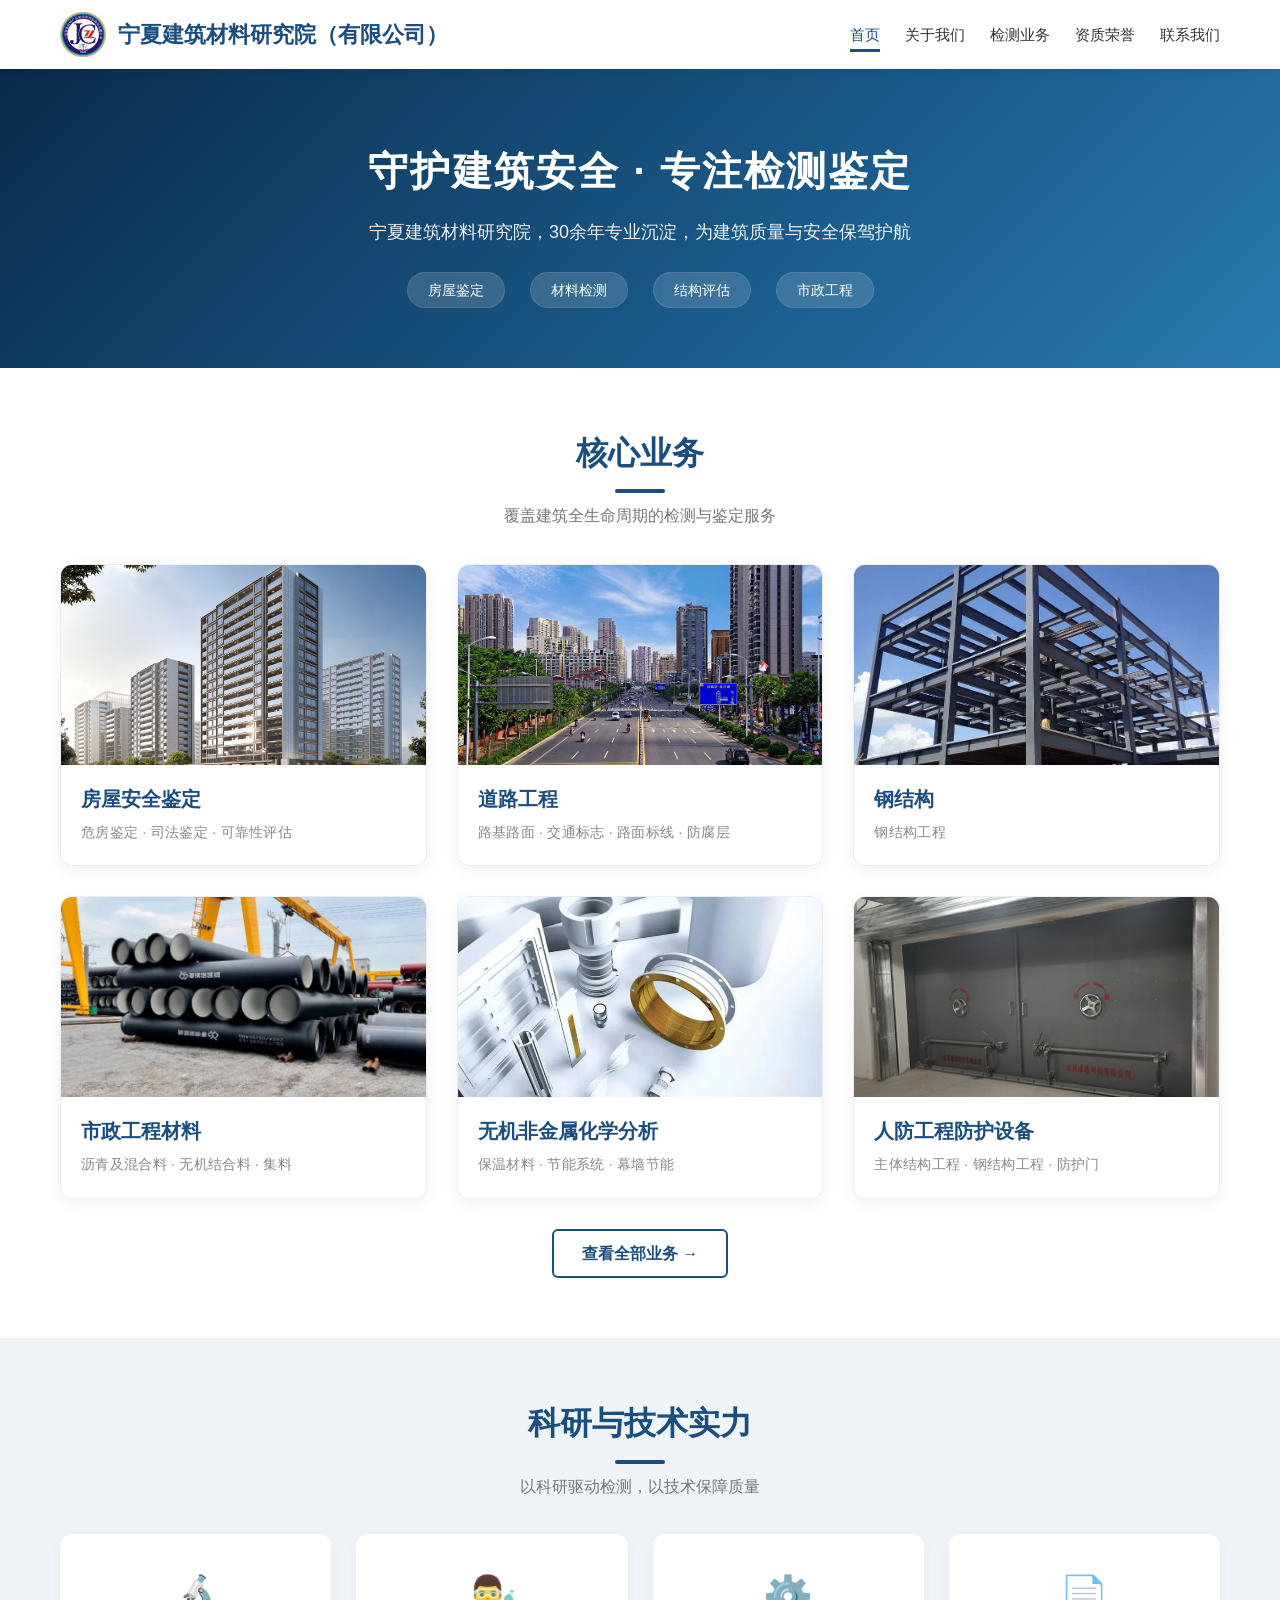
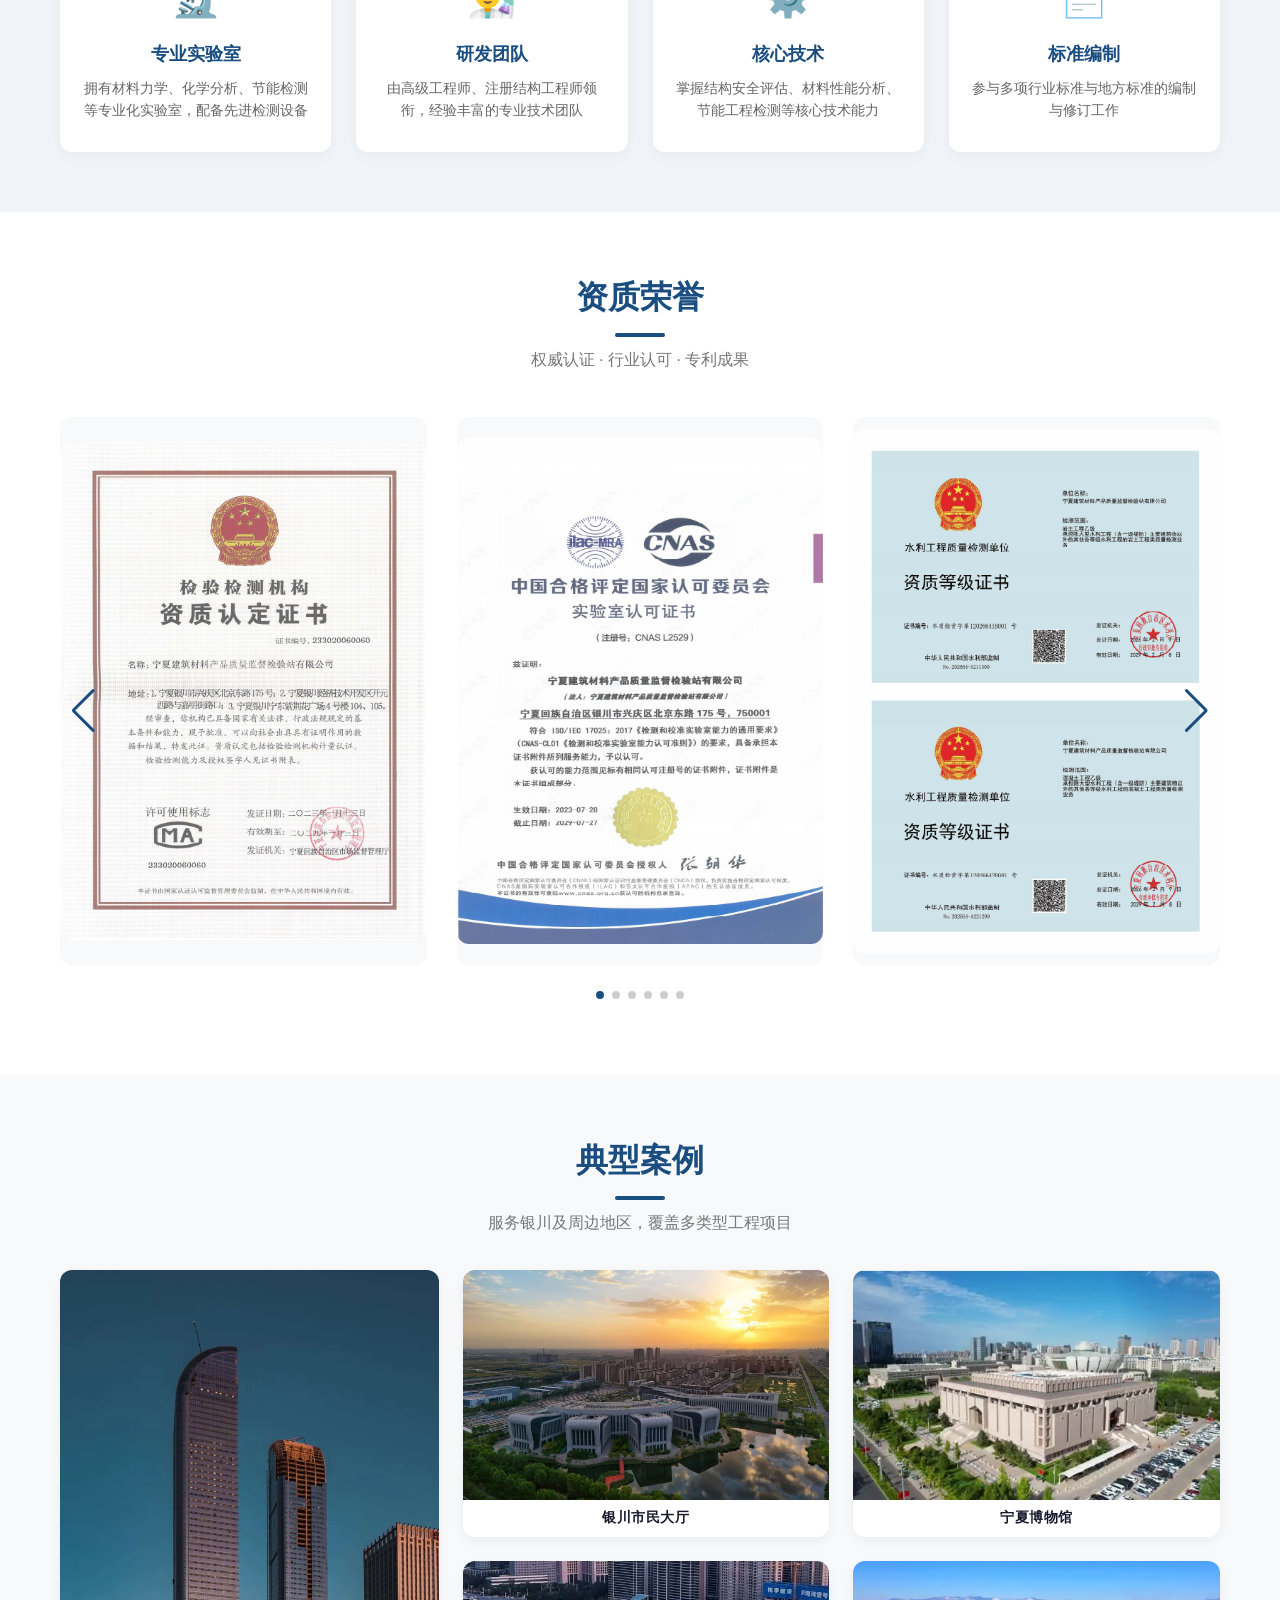
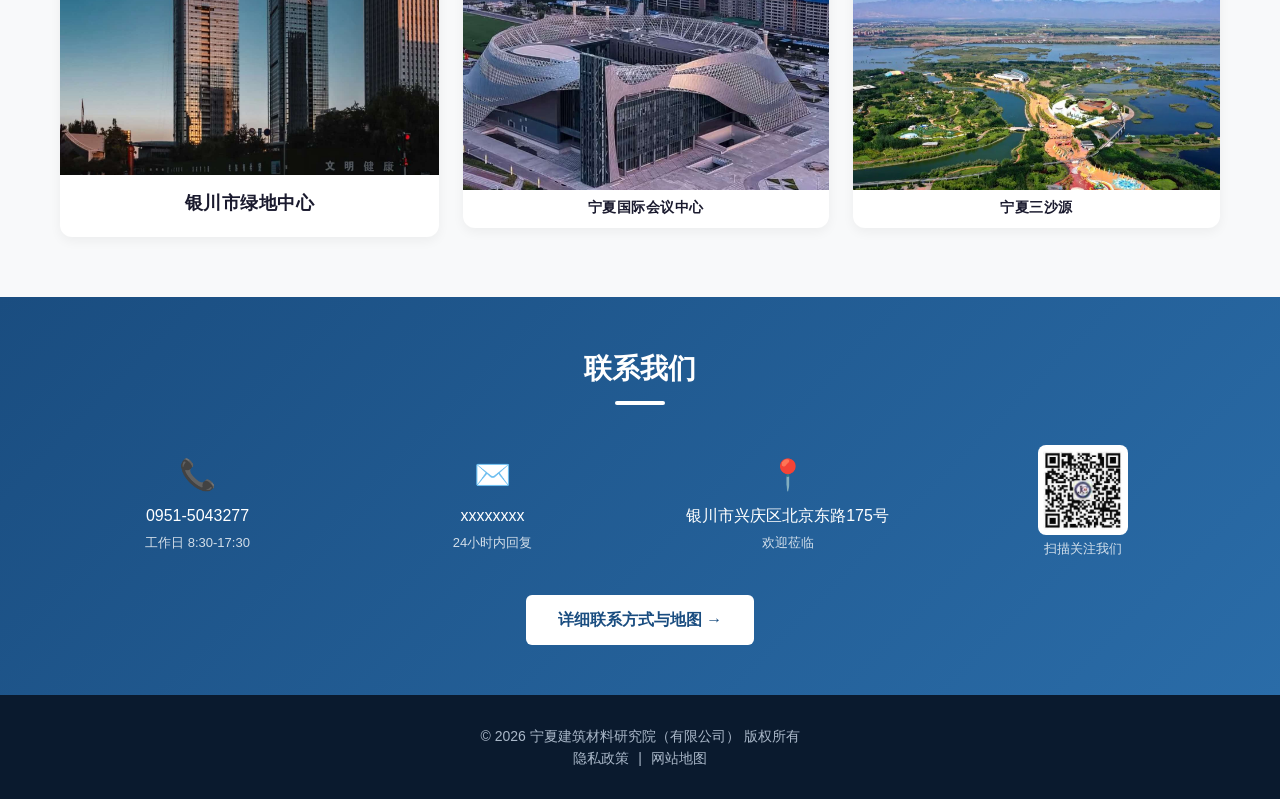
==== index.html @ aaa02e82 "首次提交：公司官网完整代码" ====
<!DOCTYPE html>
<html lang="zh-CN">
<head>
    <meta charset="UTF-8">
    <meta name="viewport" content="width=device-width, initial-scale=1.0">
    <title>宁夏建筑材料研究院（有限公司）- 专业建筑检测鉴定机构</title>
    <meta name="description" content="宁夏建筑材料研究院，专业从事房屋安全鉴定、建筑质量检测、市政工程材料检测、结构评估等业务。">
    
    <!-- ===== 引入 Swiper 轮播库（用于资质荣誉轮播） ===== -->
    <link rel="stylesheet" href="https://cdn.jsdelivr.net/npm/swiper@11/swiper-bundle.min.css">
    <link rel="stylesheet" href="css/style.css">
</head>
<body>

    <!-- ============================================================ -->
    <!-- 1. 顶部导航栏 -->
    <!-- ============================================================ -->
    <header>
        <div class="container">
            <div class="logo">
                <a href="index.html">
                    <img src="images/logo.jpg" class="logo-img">
                    <span class="logo-text">宁夏建筑材料研究院（有限公司）</span>
                </a>
            </div>
            <nav>
                <ul>
                    <li><a href="index.html" class="active">首页</a></li>
                    <li><a href="about.html">关于我们</a></li>
                    <li><a href="services.html">检测业务</a></li>
                    <li><a href="honor.html">资质荣誉</a></li>
                    <li><a href="contact.html">联系我们</a></li>
                </ul>
            </nav>
        </div>
    </header>

    <!-- ============================================================ -->
    <!-- 2. 首页横幅（品牌定位 + 核心业务摘要） -->
    <!-- ============================================================ -->
    <section class="hero" style="background: linear-gradient(135deg, #0a2a4a 0%, #1a5a8a 60%, #2a7ab0 100%);">
        <div class="container">
            <div class="hero-content">
                <h1>守护建筑安全 · 专注检测鉴定</h1>
                <p>宁夏建筑材料研究院，30余年专业沉淀，为建筑质量与安全保驾护航</p>
                <div class="hero-tags">
                    <span>房屋鉴定</span>
                    <span>材料检测</span>
                    <span>结构评估</span>
                    <span>市政工程</span>
                </div>
            </div>
        </div>
    </section>

<!-- ============================================================ -->
<!-- 3. 核心业务展示（6项重点业务卡片，带图片，可点击跳转） -->
<!-- ============================================================ -->
<section class="services-preview">
    <div class="container">
        <h2>核心业务</h2>
        <p class="section-subtitle">覆盖建筑全生命周期的检测与鉴定服务</p>
        <div class="service-grid">
            <!-- 业务卡片 1：房屋安全鉴定 → service14 -->
            <a href="services.html#service14" class="service-card-link">
                <div class="service-card">
                    <div class="service-card-image">
                        <img src="images/房屋鉴定.jpg" alt="房屋安全鉴定">
                    </div>
                    <div class="service-card-body">
                        <h3>房屋安全鉴定</h3>
                        <p>危房鉴定 · 司法鉴定 · 可靠性评估</p>
                    </div>
                </div>
            </a>

            <!-- 业务卡片 2：道路工程 → service2 -->
            <a href="services.html#service2" class="service-card-link">
                <div class="service-card">
                    <div class="service-card-image">
                        <img src="images/道路检测.png" alt="道路工程">
                    </div>
                    <div class="service-card-body">
                        <h3>道路工程</h3>
                        <p>路基路面 · 交通标志 · 路面标线 · 防腐层</p>
                    </div>
                </div>
            </a>

            <!-- 业务卡片 3：钢结构 → service6 -->
            <a href="services.html#service6" class="service-card-link">
                <div class="service-card">
                    <div class="service-card-image">
                        <img src="images/钢结构检测.jpg" alt="钢结构">
                    </div>
                    <div class="service-card-body">
                        <h3>钢结构</h3>
                        <p>钢结构工程</p>
                    </div>
                </div>
            </a>

            <!-- 业务卡片 4：市政工程材料 → service1 -->
            <a href="services.html#service1" class="service-card-link">
                <div class="service-card">
                    <div class="service-card-image">
                        <img src="images/市政工程材料.png" alt="市政工程材料">
                    </div>
                    <div class="service-card-body">
                        <h3>市政工程材料</h3>
                        <p>沥青及混合料 · 无机结合料 · 集料</p>
                    </div>
                </div>
            </a>

            <!-- 业务卡片 5：无机非金属化学分析 → service4 -->
            <a href="services.html#service4" class="service-card-link">
                <div class="service-card">
                    <div class="service-card-image">
                        <img src="images/无机非金属化学.png" alt="无机非金属化学分析">
                    </div>
                    <div class="service-card-body">
                        <h3>无机非金属化学分析</h3>
                        <p>保温材料 · 节能系统 · 幕墙节能</p>
                    </div>
                </div>
            </a>

            <!-- 业务卡片 6：人防工程防护设备 → service13 -->
            <a href="services.html#service13" class="service-card-link">
                <div class="service-card">
                    <div class="service-card-image">
                        <img src="images/人防工程.png" alt="人防工程防护设备">
                    </div>
                    <div class="service-card-body">
                        <h3>人防工程防护设备</h3>
                        <p>主体结构工程 · 钢结构工程 · 防护门</p>
                    </div>
                </div>
            </a>
        </div>
        <div class="text-center" style="margin-top:30px;">
            <a href="services.html" class="btn-secondary">查看全部业务 →</a>
        </div>
    </div>
</section>

    <!-- ============================================================ -->
    <!-- 4. 科研与实验能力 -->
    <!-- ============================================================ -->
    <section class="research-section">
        <div class="container">
            <h2>科研与技术实力</h2>
            <p class="section-subtitle">以科研驱动检测，以技术保障质量</p>
            <div class="research-grid">
                <div class="research-item">
                    <div class="research-icon">🔬</div>
                    <h3>专业实验室</h3>
                    <p>拥有材料力学、化学分析、节能检测等专业化实验室，配备先进检测设备</p>
                </div>
                <div class="research-item">
                    <div class="research-icon">👨‍🔬</div>
                    <h3>研发团队</h3>
                    <p>由高级工程师、注册结构工程师领衔，经验丰富的专业技术团队</p>
                </div>
                <div class="research-item">
                    <div class="research-icon">⚙️</div>
                    <h3>核心技术</h3>
                    <p>掌握结构安全评估、材料性能分析、节能工程检测等核心技术能力</p>
                </div>
                <div class="research-item">
                    <div class="research-icon">📄</div>
                    <h3>标准编制</h3>
                    <p>参与多项行业标准与地方标准的编制与修订工作</p>
                </div>
            </div>
        </div>
    </section>

    <!-- ============================================================ -->
    <!-- 5. 资质荣誉轮播 -->
    <!-- ============================================================ -->
    <section class="honor-section">
        <div class="container">
            <h2>资质荣誉</h2>
            <p class="section-subtitle">权威认证 · 行业认可 · 专利成果</p>
            <!-- Swiper 轮播 -->
            <div class="swiper honorSwiper">
                <div class="swiper-wrapper">
                    <!-- 每一个 swiper-slide 是一张荣誉图片 -->
                    <div class="swiper-slide">
                        <div class="honor-placeholder">
                            <img src="images/资质认定证书.png" style="width:100%; height:100%; object-fit:contain; display:block;">
                        </div>
                    </div>
                    <div class="swiper-slide">
                        <div class="honor-placeholder">
                             <img src="images/实验室认可证书.png" style="width:100%; height:100%; object-fit:contain; display:block;">
                        </div>
                    </div>
                    <div class="swiper-slide">
                        <div class="honor-placeholder">
                             <img src="images/水利工程资质证书.png" style="width:100%; height:100%; object-fit:contain; display:block;">
                        </div>
                    </div>
                    <div class="swiper-slide">
                        <div class="honor-placeholder">
                             <img src="images/检测协会企业.png" style="width:100%; height:100%; object-fit:contain; display:block;">
                        </div>
                    </div>
                    <div class="swiper-slide">
                        <div class="honor-placeholder">
                             <img src="images/工程勘察资质证书.png" style="width:100%; height:100%; object-fit:contain; display:block;">
                        </div>
                    </div>
                    <div class="swiper-slide">
                        <div class="honor-placeholder">
                             <img src="images/环境管理体系认证证书.png" style="width:100%; height:100%; object-fit:contain; display:block;">
                        </div>
                    </div>
                </div>
                <!-- 左右切换按钮 -->
                <div class="swiper-button-next"></div>
                <div class="swiper-button-prev"></div>
                <!-- 分页器（小圆点） -->
                <div class="swiper-pagination"></div>
            </div>
        </div>
    </section>

    <!-- ============================================================ -->
<!-- 6. 过往业务展示（典型案例：左大右四） -->
<!-- ============================================================ -->
<section class="projects-section">
    <div class="container">
        <h2>典型案例</h2>
        <p class="section-subtitle">服务银川及周边地区，覆盖多类型工程项目</p>
        
        <div class="projects-layout">
            <!-- 左侧：大图（占1/3） -->
            <div class="project-main">
                <div class="project-card project-card-large">
                    <div class="project-image">
                        <img src="images/案例4绿地中心.jpg">
                    </div>
                    <div class="project-name">银川市绿地中心</div>
                </div>
            </div>
            
            <!-- 右侧：田字格（占2/3） -->
            <div class="projects-grid">
                <div class="project-card">
                    <div class="project-image">
                        <img src="images/案例1市民大厅.jpg">
                    </div>
                    <div class="project-name">银川市民大厅</div>
                </div>
                <div class="project-card">
                    <div class="project-image">
                        <img src="images/案例2博物馆.png">
                    </div>
                    <div class="project-name">宁夏博物馆</div>
                </div>
                <div class="project-card">
                    <div class="project-image">
                        <img src="images/案例3国际会议中心.jpg">
                    </div>
                    <div class="project-name">宁夏国际会议中心</div>
                </div>
                <div class="project-card">
                    <div class="project-image">
                        <img src="images/案例5三沙源.png">
                    </div>
                    <div class="project-name">宁夏三沙源</div>
                </div>
            </div>
        </div>
    </div>
</section>

<!-- ============================================================ -->
<!-- 7. 联系方式区（电话 · 邮箱 · 地址 · 二维码 四列并排） -->
<!-- ============================================================ -->
<section class="contact-cta">
    <div class="container">
        <h2>联系我们</h2>
        <div class="contact-cta-grid">
            <!-- 电话 -->
            <div class="cta-item">
                <span class="cta-icon">📞</span>
                <p>0951-5043277</p>
                <small>工作日 8:30-17:30</small>
            </div>
            <!-- 邮箱 -->
            <div class="cta-item">
                <span class="cta-icon">✉️</span>
                <p>xxxxxxxx</p>
                <small>24小时内回复</small>
            </div>
            <!-- 地址 -->
            <div class="cta-item">
                <span class="cta-icon">📍</span>
                <p>银川市兴庆区北京东路175号</p>
                <small>欢迎莅临</small>
            </div>
            <!-- 二维码 -->
            <div class="cta-item cta-qrcode">
                <img src="images/公众号.png" alt="关注微信公众号" class="qrcode-image">
                <small>扫描关注我们</small>
            </div>
        </div>
        <div style="text-align: center; margin-top: 25px;">
            <a href="contact.html" class="btn-primary" style="background:#fff; color:#1a4d80;">详细联系方式与地图 →</a>
        </div>
    </div>
</section>

    <!-- ============================================================ -->
    <!-- 8. 页脚 -->
    <!-- ============================================================ -->
    <footer>
        <div class="container">
            <p>&copy; 2026 宁夏建筑材料研究院（有限公司） 版权所有</p>
            <p>
                <a href="#">隐私政策</a> |
                <a href="#">网站地图</a>
            </p>
        </div>
    </footer>

    <!-- ===== 引入 Swiper JS ===== -->
    <script src="https://cdn.jsdelivr.net/npm/swiper@11/swiper-bundle.min.js"></script>
    <!-- ===== 初始化轮播 ===== -->
    <script>
        document.addEventListener('DOMContentLoaded', function() {
            const swiper = new Swiper('.honorSwiper', {
                slidesPerView: 1,
                spaceBetween: 20,
                loop: true,
                autoplay: {
                    delay: 3000,
                    disableOnInteraction: false,
                },
                pagination: {
                    el: '.swiper-pagination',
                    clickable: true,
                },
                navigation: {
                    nextEl: '.swiper-button-next',
                    prevEl: '.swiper-button-prev',
                },
                breakpoints: {
                    640: { slidesPerView: 2, spaceBetween: 20 },
                    1024: { slidesPerView: 3, spaceBetween: 30 },
                }
            });
        });
    </script>
</body>
</html>
---- css/style.css ----
/* ============================================================ */
/* 全局重置与基础设置 */
/* ============================================================ */
* {
    margin: 0;
    padding: 0;
    box-sizing: border-box;
}

body {
    font-family: "PingFang SC", "Microsoft YaHei", Arial, sans-serif;
    color: #1a1a2e;
    line-height: 1.6;
    background-color: #f8f9fa;
}

.container {
    max-width: 1200px;
    margin: 0 auto;
    padding: 0 20px;
}

a {
    text-decoration: none;
    color: #1a4d80;
    transition: color 0.3s;
}
a:hover { color: #0d2b4a; }

/* ============================================================ */
/* 按钮 */
/* ============================================================ */
.btn-primary {
    display: inline-block;
    background-color: #1a4d80;
    color: #fff;
    padding: 12px 32px;
    border-radius: 6px;
    font-weight: bold;
    transition: background-color 0.3s, transform 0.2s;
    border: none;
    cursor: pointer;
}
.btn-primary:hover {
    background-color: #0d2b4a;
    color: #fff;
    transform: translateY(-2px);
}

.btn-secondary {
    display: inline-block;
    color: #1a4d80;
    padding: 10px 28px;
    border: 2px solid #1a4d80;
    border-radius: 6px;
    font-weight: bold;
    transition: all 0.3s;
}
.btn-secondary:hover {
    background-color: #1a4d80;
    color: #fff;
    transform: translateY(-2px);
}

.text-center { text-align: center; }

/* ============================================================ */
/* 通用标题 */
/* ============================================================ */
section h2 {
    font-size: 32px;
    color: #1a4d80;
    text-align: center;
    margin-bottom: 10px;
}
section h2::after {
    content: "";
    display: block;
    width: 50px;
    height: 4px;
    background-color: #1a4d80;
    margin: 10px auto 0;
    border-radius: 2px;
}

.section-subtitle {
    text-align: center;
    color: #777;
    font-size: 16px;
    margin-bottom: 35px;
}

/* ============================================================ */
/* 1. 导航栏 */
/* ============================================================ */
header {
    background-color: #fff;
    box-shadow: 0 2px 10px rgba(0,0,0,0.08);
    position: sticky;
    top: 0;
    z-index: 100;
}
header .container {
    display: flex;
    justify-content: space-between;
    align-items: center;
    padding-top: 12px;
    padding-bottom: 12px;
}
.logo a {
    display: flex;
    align-items: center;
    gap: 12px;  /* logo和文字之间的间距 */
    text-decoration: none;
}

.logo-img {
    height: 45px;   /* 控制logo高度，宽度自适应 */
    width: auto;
    display: block;
}

.logo-text {
    font-size: 22px;
    font-weight: bold;
    color: #1a4d80;
    white-space: nowrap;  /* 防止文字换行 */
}
.logo .logo-text {
    font-size: 22px;
    font-weight: bold;
    color: #1a4d80;
}
nav ul {
    list-style: none;
    display: flex;
    gap: 25px;
}
nav ul li a {
    color: #333;
    font-weight: 500;
    padding: 6px 0;
    border-bottom: 3px solid transparent;
    transition: all 0.3s;
    font-size: 15px;
}
nav ul li a:hover,
nav ul li a.active {
    color: #1a4d80;
    border-bottom-color: #1a4d80;
}

/* ============================================================ */
/* 2. 首页横幅 */
/* ============================================================ */
.hero {
    padding: 70px 0 60px;
    color: #fff;
    text-align: center;
    position: relative;
    overflow: hidden;
}
.hero-content h1 {
    font-size: 40px;
    margin-bottom: 15px;
    letter-spacing: 2px;
}
.hero-content p {
    font-size: 18px;
    max-width: 700px;
    margin: 0 auto 25px;
    opacity: 0.92;
}
.hero-tags {
    display: flex;
    justify-content: center;
    gap: 25px;
    flex-wrap: wrap;
}
.hero-tags span {
    background: rgba(255,255,255,0.15);
    padding: 6px 20px;
    border-radius: 20px;
    font-size: 14px;
    backdrop-filter: blur(4px);
    border: 1px solid rgba(255,255,255,0.1);
}

/* ============================================================ */
/* 3. 核心业务*/
/* ============================================================ */
.services-preview {
    padding: 60px 0;
    background-color: #fff;
}

.service-grid {
    display: grid;
    grid-template-columns: repeat(auto-fit, minmax(280px, 1fr));
    gap: 30px;
}

.service-card {
    background-color: #fff;
    border-radius: 12px;
    overflow: hidden;
    box-shadow: 0 4px 16px rgba(0, 0, 0, 0.06);
    transition: transform 0.3s, box-shadow 0.3s;
    border: 1px solid #eee;
}

.service-card:hover {
    transform: translateY(-8px);
    box-shadow: 0 12px 36px rgba(26, 77, 128, 0.12);
}

/* 图片区域 - 高度加大 */
.service-card-image {
    width: 100%;
    height: 200px;  /* 比原来大 */
    overflow: hidden;
    background-color: #e8ecf1;
}

.service-card-image img {
    width: 100%;
    height: 100%;
    object-fit: cover;  /* 图片裁剪填满 */
    display: block;
    transition: transform 0.4s;
}

.service-card:hover .service-card-image img {
    transform: scale(1.04);  /* 悬停时轻微放大 */
}

/* 文字区域 */
.service-card-body {
    padding: 18px 20px 22px;
}

.service-card-body h3 {
    font-size: 20px;
    color: #1a4d80;
    margin-bottom: 6px;
    font-weight: 700;
}

.service-card-body p {
    font-size: 14px;
    color: #888;
    margin: 0;
    letter-spacing: 0.3px;
}

/* ============================================================ */
/* 4. 科研与技术 */
/* ============================================================ */
.research-section {
    padding: 60px 0;
    background-color: #f0f4f8;
}
.research-grid {
    display: grid;
    grid-template-columns: repeat(auto-fit, minmax(240px, 1fr));
    gap: 25px;
}
.research-item {
    background-color: #fff;
    padding: 30px 22px;
    border-radius: 12px;
    text-align: center;
    box-shadow: 0 4px 12px rgba(0,0,0,0.04);
    transition: transform 0.3s;
}
.research-item:hover { transform: translateY(-4px); }
.research-icon { font-size: 40px; margin-bottom: 12px; }
.research-item h3 { font-size: 18px; color: #1a4d80; margin-bottom: 8px; }
.research-item p { color: #666; font-size: 14px; }

/* ============================================================ */
/* 5. 资质荣誉轮播 */
/* ============================================================ */
.honor-section {
    padding: 60px 0;
    background-color: #fff;
}
.honorSwiper {
    padding: 10px 0 50px;
}

/* 卡片宽度固定，高度由图片自动撑开 */
.honorSwiper .swiper-slide {
    width: 100%;
    height: auto;  /* 高度自适应 */
    border-radius: 12px;
    overflow: hidden;
    display: flex;
    align-items: center;
    justify-content: center;
    background-color: #f8f9fa;
}

/* 图片完整显示，宽度撑满，高度自适应 */
.honorSwiper .swiper-slide img {
    width: 100%;
    height: auto;  /* 高度由图片自身比例决定 */
    display: block;
    border-radius: 12px;
}

/* Swiper 按钮与分页器 */
.swiper-button-next,
.swiper-button-prev {
    color: #1a4d80;
}
.swiper-pagination-bullet-active {
    background-color: #1a4d80;
}

/* ============================================================ */
/* 6. 典型案例（左大右四） */
/* ============================================================ */
.projects-section {
    padding: 60px 0;
    background-color: #f8f9fa;
}

/* 整体布局：左1/3，右2/3 */
.projects-layout {
    display: grid;
    grid-template-columns: 1fr 2fr;
    gap: 24px;
    align-items: stretch;
}

/* ===== 左侧大图 ===== */
.project-main {
    display: flex;
}

.project-card-large {
    width: 100%;
}

.project-card-large .project-image {
    height: auto;
    aspect-ratio: 3 / 4;   /* 竖版比例 */
    min-height: 300px;     /* 兜底：防止图片太小时比例失效 */
    overflow: hidden;
    background-color: #e8ecf1;
}
/* ===== 右侧田字格 ===== */
.projects-grid {
    display: grid;
    grid-template-columns: 1fr 1fr;
    gap: 24px;
    align-content: start;  /* 顶部对齐，防止拉伸 */
}
/* ===== 通用卡片样式 ===== */
.project-card {
    background-color: #fff;
    border-radius: 12px;
    overflow: hidden;
    box-shadow: 0 4px 12px rgba(0, 0, 0, 0.05);
    transition: transform 0.3s, box-shadow 0.3s;
}

.project-card:hover {
    transform: translateY(-6px);
    box-shadow: 0 12px 28px rgba(0, 0, 0, 0.10);
}

/* 图片区域 */
.project-image {
    width: 100%;
    height: auto;          /* 高度自适应 */
    aspect-ratio: 16 / 10; /* 固定宽高比，匹配你的图片比例（可调整） */
    overflow: hidden;
    background-color: #e8ecf1;
}

.project-image img {
    width: 100%;
    height: 100%;
    object-fit: cover;
    display: block;
    transition: transform 0.4s;
}

.project-card:hover .project-image img {
    transform: scale(1.04);
}

/* 案例名称（图片下方） */
.project-name {
    padding: 8px 10px 10px;
    font-size: 14px;
    font-weight: 600;
    color: #1a1a2e;
    text-align: center;
    letter-spacing: 0.5px;
    line-height: 1.4;
}

.project-card-large .project-name {
    font-size: 18px;
    padding: 16px 20px 20px;
}

/* ============================================================ */
/* 7. 联系方式区（四列并排） */
/* ============================================================ */
.contact-cta {
    padding: 50px 0;
    background: linear-gradient(135deg, #1a4d80 0%, #2a6ca8 100%);
    color: #fff;
}

.contact-cta h2 {
    font-size: 28px;
    color: #fff;
    text-align: center;
    margin-bottom: 30px;
}
.contact-cta h2::after {
    content: "";
    display: block;
    width: 50px;
    height: 4px;
    background-color: #fff;
    margin: 10px auto 0;
    border-radius: 2px;
}

/* 四列网格 */
.contact-cta-grid {
    display: grid;
    grid-template-columns: repeat(4, 1fr);  /* 四列等宽 */
    gap: 20px;
    align-items: center;
}

/* 每个信息项 */
.cta-item {
    text-align: center;
    padding: 10px 5px;
}

.cta-item .cta-icon {
    font-size: 30px;
    display: block;
    margin-bottom: 4px;
}
.cta-item p {
    font-size: 16px;
    font-weight: 500;
    margin: 0;
    word-break: break-word;
}
.cta-item small {
    opacity: 0.8;
    font-size: 13px;
}

/* 二维码特殊样式 */
.cta-qrcode .qrcode-image {
    width: 90px;
    height: 90px;
    object-fit: contain;
    display: block;
    margin: 0 auto 4px;
    border-radius: 8px;
    background-color: #fff;
    padding: 5px;
}

.cta-qrcode small {
    display: block;
}

/* 按钮 */
.contact-cta .btn-primary:hover {
    background-color: #e8ecf1;
    color: #0d2b4a;
}

/* ===== 响应式：平板 ===== */
@media (max-width: 992px) {
    .contact-cta-grid {
        grid-template-columns: repeat(2, 1fr);  /* 2列 */
        gap: 20px 30px;
    }
}

/* ===== 响应式：手机 ===== */
@media (max-width: 576px) {
    .contact-cta-grid {
        grid-template-columns: 1fr;  /* 1列 */
        gap: 16px;
    }
    .cta-qrcode .qrcode-image {
        width: 100px;
        height: 100px;
    }
}

/* ============================================================ */
/* 8. 页脚 */
/* ============================================================ */
footer {
    background-color: #0a1a2e;
    color: #aab8c9;
    padding: 30px 0;
    text-align: center;
    font-size: 14px;
}
footer a { color: #aab8c9; margin: 0 5px; }
footer a:hover { color: #fff; }

/* ============================================================ */
/* 响应式 */
/* ============================================================ */
@media (max-width: 992px) {
    .hero-content h1 { font-size: 32px; }
    .contact-cta-grid { grid-template-columns: 1fr 1fr; }
}
@media (max-width: 768px) {
    header .container { flex-direction: column; gap: 8px; }
    nav ul { gap: 14px; flex-wrap: wrap; justify-content: center; }
    nav ul li a { font-size: 14px; }
    .hero { padding: 45px 0 35px; }
    .hero-content h1 { font-size: 26px; }
    .hero-tags { gap: 10px; }
    .hero-tags span { font-size: 12px; padding: 4px 14px; }
    section h2 { font-size: 24px; }
    .service-grid { grid-template-columns: 1fr 1fr; }
    .research-grid { grid-template-columns: 1fr 1fr; }
    .projects-grid { grid-template-columns: repeat(3, 1fr); }
    .contact-cta-grid { grid-template-columns: 1fr; gap: 15px; }
}
@media (max-width: 480px) {
    .service-grid { grid-template-columns: 1fr; }
    .research-grid { grid-template-columns: 1fr; }
    .projects-grid { grid-template-columns: 1fr 1fr; }
    .hero-content h1 { font-size: 22px; }
    .btn-primary, .btn-secondary { padding: 10px 20px; font-size: 14px; }
}

/* ============================================================ */
/* 联系我们页面样式 */
/* ============================================================ */

/* ===== 横幅（与关于我们统一） ===== */
.page-hero {
    padding: 50px 0 45px;
    color: #fff;
}

.page-hero-wrapper {
    display: grid;
    grid-template-columns: 2fr 1fr;
    gap: 30px;
    align-items: center;
}

.page-hero-left h1 {
    font-size: 36px;
    margin-bottom: 6px;
}

.page-hero-left p {
    font-size: 17px;
    opacity: 0.85;
}

.page-hero-right {
    text-align: right;
}

.page-hero-title {
    font-size: 44px;
    font-weight: 700;
    opacity: 0.20;
    letter-spacing: 6px;
}

/* ===== 联系信息 + 地图 ===== */
.contact-section {
    padding: 50px 0 70px;
    background-color: #f8f9fa;
}

.contact-grid {
    display: grid;
    grid-template-columns: 1fr 2fr;
    gap: 40px;
    align-items: stretch;
}

/* ===== 左列：联系方式 ===== */
.contact-details {
    background-color: #fff;
    padding: 30px 28px;
    border-radius: 12px;
    box-shadow: 0 4px 16px rgba(0, 0, 0, 0.05);
}

.contact-details h2 {
    font-size: 22px;
    color: #1a4d80;
    margin-bottom: 18px;
    padding-bottom: 12px;
    border-bottom: 2px solid #eef2f7;
}
.contact-details h2::after {
    display: none;
}

.contact-item {
    display: flex;
    align-items: flex-start;
    gap: 14px;
    padding: 14px 0;
    border-bottom: 1px solid #f0f0f0;
}

.contact-item:last-child {
    border-bottom: none;
}

.contact-icon {
    font-size: 24px;
    flex-shrink: 0;
    width: 38px;
    text-align: center;
    margin-top: 2px;
}

.contact-item h3 {
    font-size: 13px;
    color: #999;
    font-weight: normal;
    margin-bottom: 2px;
    letter-spacing: 0.5px;
}

.contact-item p {
    font-size: 16px;
    color: #1a1a2e;
    font-weight: 500;
    margin: 0;
}

.contact-item .sub-text {
    font-size: 12px;
    color: #aaa;
    font-weight: normal;
}

.contact-item a {
    color: #1a4d80;
    text-decoration: none;
}

.contact-item a:hover {
    text-decoration: underline;
}

/* ===== 右列：地图 ===== */
.contact-map {
    background-color: #fff;
    padding: 20px 20px 16px;
    border-radius: 12px;
    box-shadow: 0 4px 16px rgba(0, 0, 0, 0.05);
    display: flex;
    flex-direction: column;
}

.contact-map h2 {
    font-size: 18px;
    color: #1a4d80;
    margin-bottom: 14px;
}
.contact-map h2::after {
    display: none;
}

.map-container {
    width: 100%;
    flex: 1;
    min-height: 400px;
    border-radius: 8px;
    overflow: hidden;
    background-color: #e8ecf1;
}

.map-container iframe {
    width: 100%;
    height: 100%;
    min-height: 400px;
    border: none;
    display: block;
}

/* ===== 响应式 ===== */
@media (max-width: 992px) {
    .contact-grid {
        grid-template-columns: 1fr 1.5fr;
        gap: 30px;
    }
    .page-hero-wrapper {
        grid-template-columns: 1fr;
        text-align: center;
    }
    .page-hero-right {
        text-align: center;
    }
    .page-hero-title {
        font-size: 32px;
    }
}

@media (max-width: 768px) {
    .page-hero {
        padding: 35px 0 30px;
    }
    .page-hero-left h1 {
        font-size: 28px;
    }
    .contact-grid {
        grid-template-columns: 1fr;
        gap: 24px;
    }
    .contact-details {
        padding: 20px;
    }
    .contact-item p {
        font-size: 15px;
    }
    .map-container {
        min-height: 280px;
    }
    .map-container iframe {
        min-height: 280px;
    }
    .contact-map {
        padding: 16px;
    }
}

@media (max-width: 480px) {
    .map-container {
        min-height: 220px;
    }
    .map-container iframe {
        min-height: 220px;
    }
    .page-hero-title {
        font-size: 24px;
    }
}

/* ============================================================ */
/* 关于我们页面样式 */
/* ============================================================ */

/* ===== 横幅 ===== */
.about-hero {
    background: linear-gradient(135deg, #0a2a4a 0%, #1a5a8a 60%, #2a7ab0 100%);
    color: #fff;
    padding: 60px 0 55px;
}

.about-hero-wrapper {
    display: grid;
    grid-template-columns: 2fr 1fr;
    gap: 30px;
    align-items: center;
}

.about-hero-left .about-hero-tag {
    font-size: 14px;
    letter-spacing: 4px;
    opacity: 0.7;
    margin-bottom: 6px;
    font-weight: 300;
}

.about-hero-left h1 {
    font-size: 38px;
    line-height: 1.2;
    margin-bottom: 10px;
}

.about-hero-left .about-hero-desc {
    font-size: 16px;
    opacity: 0.85;
}

.about-hero-right {
    text-align: right;
}

.about-hero-title {
    font-size: 52px;
    font-weight: 700;
    opacity: 0.25;
    letter-spacing: 6px;
    line-height: 1.1;
}

/* ===== 主体：左侧导航 + 右侧内容 ===== */
.about-body {
    padding: 50px 0 70px;
    background-color: #f8f9fa;
}

.about-body-wrapper {
    display: grid;
    grid-template-columns: 240px 1fr;
    gap: 30px;
    align-items: start;
}

/* ===== 左侧导航 ===== */
.about-sidebar {
    background-color: #fff;
    border-radius: 12px;
    box-shadow: 0 4px 16px rgba(0, 0, 0, 0.05);
    overflow: hidden;
    position: sticky;
    top: 80px;
}

.about-nav {
    list-style: none;
    padding: 6px 0;
    margin: 0;
}

.about-nav li {
    border-bottom: 1px solid #f0f0f0;
}

.about-nav li:last-child {
    border-bottom: none;
}

.about-nav a {
    display: block;
    padding: 14px 22px;
    color: #444;
    font-size: 15px;
    font-weight: 500;
    text-decoration: none;
    transition: all 0.3s;
    border-left: 4px solid transparent;
}

.about-nav a:hover {
    background-color: #f5f8fc;
    color: #1a4d80;
}

.about-nav a.active {
    background-color: #eaf0f8;
    color: #1a4d80;
    border-left-color: #1a4d80;
    font-weight: 600;
}

/* ===== 右侧内容面板 ===== */
.about-content {
    background-color: #fff;
    border-radius: 12px;
    box-shadow: 0 4px 16px rgba(0, 0, 0, 0.05);
    padding: 36px 40px 42px;
}

.about-panel {
    display: none;
}

.about-panel.active {
    display: block;
}

.about-panel h2 {
    font-size: 26px;
    color: #1a4d80;
    text-align: left;
    margin-bottom: 20px;
    padding-bottom: 14px;
    border-bottom: 2px solid #eef2f7;
}

.about-panel h2::after {
    display: none;
}

.about-panel-body {
    display: grid;
    grid-template-columns: 1fr 1fr;
    gap: 30px;
    align-items: center;
}

.about-text p {
    color: #444;
    line-height: 1.8;
    margin-bottom: 12px;
    font-size: 15px;
}

.about-text strong {
    color: #1a4d80;
}

.about-image {
    background-color: #e8ecf1;
    border-radius: 10px;
    overflow: hidden;
    min-height: 200px;
    display: flex;
    align-items: center;
    justify-content: center;
}

.about-image img {
    width: 100%;
    height: 100%;
    object-fit: cover;
    display: block;
    min-height: 200px;
}

/* ===== 发展历程时间线 ===== */
.timeline-list {
    list-style: none;
    padding: 0;
    margin: 0;
}

.timeline-list li {
    padding: 8px 0 8px 20px;
    border-left: 3px solid #1a4d80;
    margin-bottom: 8px;
    padding-left: 18px;
    color: #444;
    font-size: 15px;
}

.timeline-list li strong {
    color: #1a4d80;
}

/* ===== 组织架构列表 ===== */
.structure-list {
    list-style: none;
    padding: 0;
    margin: 0;
    display: grid;
    grid-template-columns: 1fr 1fr;
    gap: 6px 20px;
}

.structure-list li {
    padding: 6px 0;
    color: #444;
    font-size: 15px;
}

/* ===== 企业理念网格 ===== */
.culture-grid {
    display: grid;
    grid-template-columns: 1fr 1fr;
    gap: 16px;
}

.culture-item {
    background-color: #f5f8fc;
    padding: 16px 16px 14px;
    border-radius: 10px;
    text-align: center;
}

.culture-item .culture-icon {
    font-size: 28px;
    display: block;
    margin-bottom: 2px;
}

.culture-item h4 {
    font-size: 15px;
    color: #1a4d80;
    margin: 4px 0;
}

.culture-item p {
    font-size: 13px;
    color: #555;
    margin: 0;
}

/* ===== 团队统计 ===== */
.team-stats {
    list-style: none;
    padding: 0;
    margin: 0 0 12px 0;
    display: grid;
    grid-template-columns: 1fr 1fr;
    gap: 8px 20px;
}

.team-stats li {
    padding: 6px 0;
    color: #444;
    font-size: 15px;
}

.team-stats .stat-number {
    font-size: 22px;
    font-weight: 700;
    color: #1a4d80;
    margin-right: 4px;
}

/* ===== 实验室列表 ===== */
.lab-list {
    list-style: none;
    padding: 0;
    margin: 0 0 12px 0;
    display: grid;
    grid-template-columns: 1fr 1fr;
    gap: 4px 20px;
}

.lab-list li {
    padding: 4px 0;
    color: #444;
    font-size: 15px;
}

/* ===== 响应式 ===== */
@media (max-width: 992px) {
    .about-hero-wrapper {
        grid-template-columns: 1fr;
        text-align: center;
    }
    .about-hero-right {
        text-align: center;
    }
    .about-hero-title {
        font-size: 36px;
    }
    .about-body-wrapper {
        grid-template-columns: 1fr;
    }
    .about-sidebar {
        position: static;
    }
    .about-nav {
        display: flex;
        flex-wrap: wrap;
        padding: 4px;
    }
    .about-nav li {
        border-bottom: none;
    }
    .about-nav a {
        padding: 10px 18px;
        font-size: 14px;
        border-left: none;
        border-bottom: 3px solid transparent;
    }
    .about-nav a.active {
        border-left-color: transparent;
        border-bottom-color: #1a4d80;
    }
    .about-panel-body {
        grid-template-columns: 1fr;
        gap: 20px;
    }
    .about-content {
        padding: 24px 20px 28px;
    }
    .culture-grid {
        grid-template-columns: 1fr 1fr;
    }
}

@media (max-width: 576px) {
    .about-hero-left h1 {
        font-size: 26px;
    }
    .about-hero-title {
        font-size: 28px;
    }
    .about-nav a {
        padding: 8px 14px;
        font-size: 13px;
    }
    .structure-list {
        grid-template-columns: 1fr;
    }
    .culture-grid {
        grid-template-columns: 1fr;
    }
    .team-stats {
        grid-template-columns: 1fr 1fr;
    }
    .lab-list {
        grid-template-columns: 1fr;
    }
    .about-content {
        padding: 18px 14px 22px;
    }
}


/* ===== 资质荣誉 - 瀑布流图片网格（通用） ===== */
.masonry-grid {
    column-count: 3;           /* 默认3列 */
    column-gap: 20px;          /* 列间距 */
    padding: 4px 0 10px;
}

.masonry-item {
    break-inside: avoid;
    margin-bottom: 20px;       /* 行间距（宽松） */
    border-radius: 10px;
    overflow: hidden;
    background-color: #eef2f7;
    box-shadow: 0 4px 12px rgba(0, 0, 0, 0.06);
    transition: transform 0.3s, box-shadow 0.3s;
}

.masonry-item:hover {
    transform: translateY(-4px);
    box-shadow: 0 10px 28px rgba(0, 0, 0, 0.12);
}

.masonry-item img {
    width: 100%;
    display: block;
}

/* ===== 实验室专用：稍微宽松一点 ===== */
.lab-masonry {
    column-gap: 24px;
}

.lab-masonry .masonry-item {
    margin-bottom: 24px;
    border-radius: 12px;
}

/* ===== 响应式 ===== */
@media (max-width: 992px) {
    .masonry-grid {
        column-count: 2;        /* 平板变2列 */
        column-gap: 18px;
    }
    .lab-masonry .masonry-item {
        margin-bottom: 18px;
    }
}

@media (max-width: 576px) {
    .masonry-grid {
        column-count: 2;        /* 手机保持2列 */
        column-gap: 12px;
    }
    .lab-masonry .masonry-item {
        margin-bottom: 12px;
        border-radius: 8px;
    }
}


/* ============================================================ */
/* 检测业务页面样式 */
/* ============================================================ */

/* ===== 主体布局 ===== */
.services-body {
    padding: 40px 0 70px;
    background-color: #f8f9fa;
}

.services-body-wrapper {
    display: grid;
    grid-template-columns: 260px 1fr;
    gap: 30px;
    align-items: start;
}

/* ===== 左侧导航 ===== */
.services-sidebar {
    background-color: #fff;
    border-radius: 12px;
    box-shadow: 0 4px 16px rgba(0, 0, 0, 0.05);
    overflow: hidden;
    position: sticky;
    top: 80px;
    max-height: calc(100vh - 120px);
    overflow-y: auto;
}

.services-sidebar::-webkit-scrollbar {
    width: 4px;
}
.services-sidebar::-webkit-scrollbar-thumb {
    background: #c0c8d4;
    border-radius: 2px;
}

.services-nav {
    list-style: none;
    padding: 6px 0;
    margin: 0;
}

.services-nav li {
    border-bottom: 1px solid #f0f0f0;
}
.services-nav li:last-child {
    border-bottom: none;
}

.services-nav a {
    display: block;
    padding: 11px 20px;
    color: #444;
    font-size: 14px;
    font-weight: 500;
    text-decoration: none;
    transition: all 0.25s;
    border-left: 4px solid transparent;
}

.services-nav a:hover {
    background-color: #f5f8fc;
    color: #1a4d80;
}

.services-nav a.active {
    background-color: #eaf0f8;
    color: #1a4d80;
    border-left-color: #1a4d80;
    font-weight: 600;
}

/* ===== 右侧内容 ===== */
.services-content {
    background-color: #fff;
    border-radius: 12px;
    box-shadow: 0 4px 16px rgba(0, 0, 0, 0.05);
    padding: 32px 36px 40px;
}

.service-panel {
    display: none;
}

.service-panel.active {
    display: block;
}

.service-panel h2 {
    font-size: 26px;
    color: #1a4d80;
    margin-bottom: 20px;
    padding-bottom: 14px;
    border-bottom: 2px solid #eef2f7;
}
.service-panel h2::after {
    display: none;
}

.service-panel-body {
    display: flex;
    flex-direction: column;
    gap: 20px;
}

/* ===== 概览页统计卡片 ===== */
.overview-grid {
    display: grid;
    grid-template-columns: repeat(4, 1fr);
    gap: 16px;
    margin: 8px 0 12px;
}

.overview-item {
    background-color: #f5f8fc;
    padding: 18px 12px;
    border-radius: 10px;
    text-align: center;
}

.overview-number {
    font-size: 32px;
    font-weight: 700;
    color: #1a4d80;
    display: block;
    line-height: 1.2;
}

.overview-item p {
    font-size: 14px;
    color: #666;
    margin: 4px 0 0;
}

/* ===== 业务详情：图片双列 ===== */
.service-images {
    display: grid;
    grid-template-columns: 1fr 1fr;
    gap: 16px;
}

.service-images img {
    width: 100%;
    height: 200px;
    object-fit: cover;
    border-radius: 10px;
    background-color: #e8ecf1;
}

/* ===== 业务详情：信息区块 ===== */
.service-info {
    margin-top: 4px;
}

.service-info h3 {
    font-size: 17px;
    color: #1a4d80;
    margin-bottom: 6px;
    font-weight: 600;
}

.service-info p {
    color: #444;
    line-height: 1.8;
    font-size: 15px;
    margin: 0;
}

.service-info ul {
    margin: 4px 0 0 0;
    padding-left: 20px;
    columns: 2;
    column-gap: 30px;
}

.service-info ul li {
    color: #444;
    font-size: 14px;
    line-height: 1.8;
    break-inside: avoid;
}

/* ===== 响应式 ===== */
@media (max-width: 992px) {
    .services-body-wrapper {
        grid-template-columns: 1fr;
    }
    .services-sidebar {
        position: static;
        max-height: none;
        overflow-y: visible;
    }
    .services-nav {
        display: flex;
        flex-wrap: wrap;
        padding: 4px;
    }
    .services-nav li {
        border-bottom: none;
    }
    .services-nav a {
        padding: 8px 16px;
        font-size: 13px;
        border-left: none;
        border-bottom: 3px solid transparent;
    }
    .services-nav a.active {
        border-left-color: transparent;
        border-bottom-color: #1a4d80;
    }
    .services-content {
        padding: 24px 20px 28px;
    }
    .service-images {
        grid-template-columns: 1fr;
    }
    .service-images img {
        height: 180px;
    }
    .service-info ul {
        columns: 1;
    }
    .overview-grid {
        grid-template-columns: 1fr 1fr;
    }
}

@media (max-width: 576px) {
    .service-panel h2 {
        font-size: 22px;
    }
    .service-images img {
        height: 150px;
    }
    .overview-grid {
        grid-template-columns: 1fr 1fr;
        gap: 10px;
    }
    .overview-number {
        font-size: 26px;
    }
    .services-content {
        padding: 18px 14px 22px;
    }
}

/* ===== 核心业务卡片 - 可点击链接 ===== */
.service-card-link {
    display: block;
    text-decoration: none;
    color: inherit;
    transition: transform 0.3s, box-shadow 0.3s;
}

.service-card-link:hover {
    transform: translateY(-6px);
}

/* 悬停时卡片阴影加深 */
.service-card-link:hover .service-card {
    box-shadow: 0 12px 36px rgba(26, 77, 128, 0.15);
}

/* 确保卡片本身没有额外的悬停冲突 */
.service-card-link .service-card {
    transition: box-shadow 0.3s;
    height: 100%;
}

/* ============================================================ */
/* 资质荣誉页面样式 */
/* ============================================================ */

.honor-body {
    padding: 40px 0 70px;
    background-color: #f8f9fa;
}

.honor-body-wrapper {
    display: grid;
    grid-template-columns: 220px 1fr;
    gap: 30px;
    align-items: start;
}

/* ===== 左侧导航 ===== */
.honor-sidebar {
    background-color: #fff;
    border-radius: 12px;
    box-shadow: 0 4px 16px rgba(0, 0, 0, 0.05);
    overflow: hidden;
    position: sticky;
    top: 80px;
}

.honor-nav {
    list-style: none;
    padding: 6px 0;
    margin: 0;
}

.honor-nav li {
    border-bottom: 1px solid #f0f0f0;
}
.honor-nav li:last-child {
    border-bottom: none;
}

.honor-nav a {
    display: block;
    padding: 14px 22px;
    color: #444;
    font-size: 15px;
    font-weight: 500;
    text-decoration: none;
    transition: all 0.3s;
    border-left: 4px solid transparent;
}

.honor-nav a:hover {
    background-color: #f5f8fc;
    color: #1a4d80;
}

.honor-nav a.active {
    background-color: #eaf0f8;
    color: #1a4d80;
    border-left-color: #1a4d80;
    font-weight: 600;
}

/* ===== 右侧内容 ===== */
.honor-content {
    background-color: #fff;
    border-radius: 12px;
    box-shadow: 0 4px 16px rgba(0, 0, 0, 0.05);
    padding: 32px 36px 40px;
}

.honor-panel {
    display: none;
}

.honor-panel.active {
    display: block;
}

.honor-panel h2 {
    font-size: 26px;
    color: #1a4d80;
    margin-bottom: 20px;
    padding-bottom: 14px;
    border-bottom: 2px solid #eef2f7;
}
.honor-panel h2::after {
    display: none;
}

.honor-panel-body {
    display: flex;
    flex-direction: column;
    gap: 20px;
}

/* ===== 瀑布流 - 资质荣誉专用 ===== */
.honor-masonry {
    column-count: 3;
    column-gap: 20px;
    padding: 4px 0 10px;
}

.honor-masonry .masonry-item {
    break-inside: avoid;
    margin-bottom: 20px;
    border-radius: 10px;
    overflow: hidden;
    background-color: #eef2f7;
    box-shadow: 0 4px 12px rgba(0, 0, 0, 0.06);
    transition: transform 0.3s, box-shadow 0.3s;
}

.honor-masonry .masonry-item:hover {
    transform: translateY(-4px);
    box-shadow: 0 10px 28px rgba(0, 0, 0, 0.12);
}

.honor-masonry .masonry-item img {
    width: 100%;
    display: block;
}

/* ===== 响应式 ===== */
@media (max-width: 992px) {
    .honor-body-wrapper {
        grid-template-columns: 1fr;
    }
    .honor-sidebar {
        position: static;
    }
    .honor-nav {
        display: flex;
        flex-wrap: wrap;
        padding: 4px;
    }
    .honor-nav li {
        border-bottom: none;
    }
    .honor-nav a {
        padding: 10px 18px;
        font-size: 14px;
        border-left: none;
        border-bottom: 3px solid transparent;
    }
    .honor-nav a.active {
        border-left-color: transparent;
        border-bottom-color: #1a4d80;
    }
    .honor-content {
        padding: 24px 20px 28px;
    }
    .honor-masonry {
        column-count: 2;
        column-gap: 18px;
    }
    .honor-masonry .masonry-item {
        margin-bottom: 18px;
    }
}

@media (max-width: 576px) {
    .honor-panel h2 {
        font-size: 22px;
    }
    .honor-content {
        padding: 18px 14px 22px;
    }
    .honor-masonry {
        column-count: 2;
        column-gap: 12px;
    }
    .honor-masonry .masonry-item {
        margin-bottom: 12px;
        border-radius: 8px;
    }
}
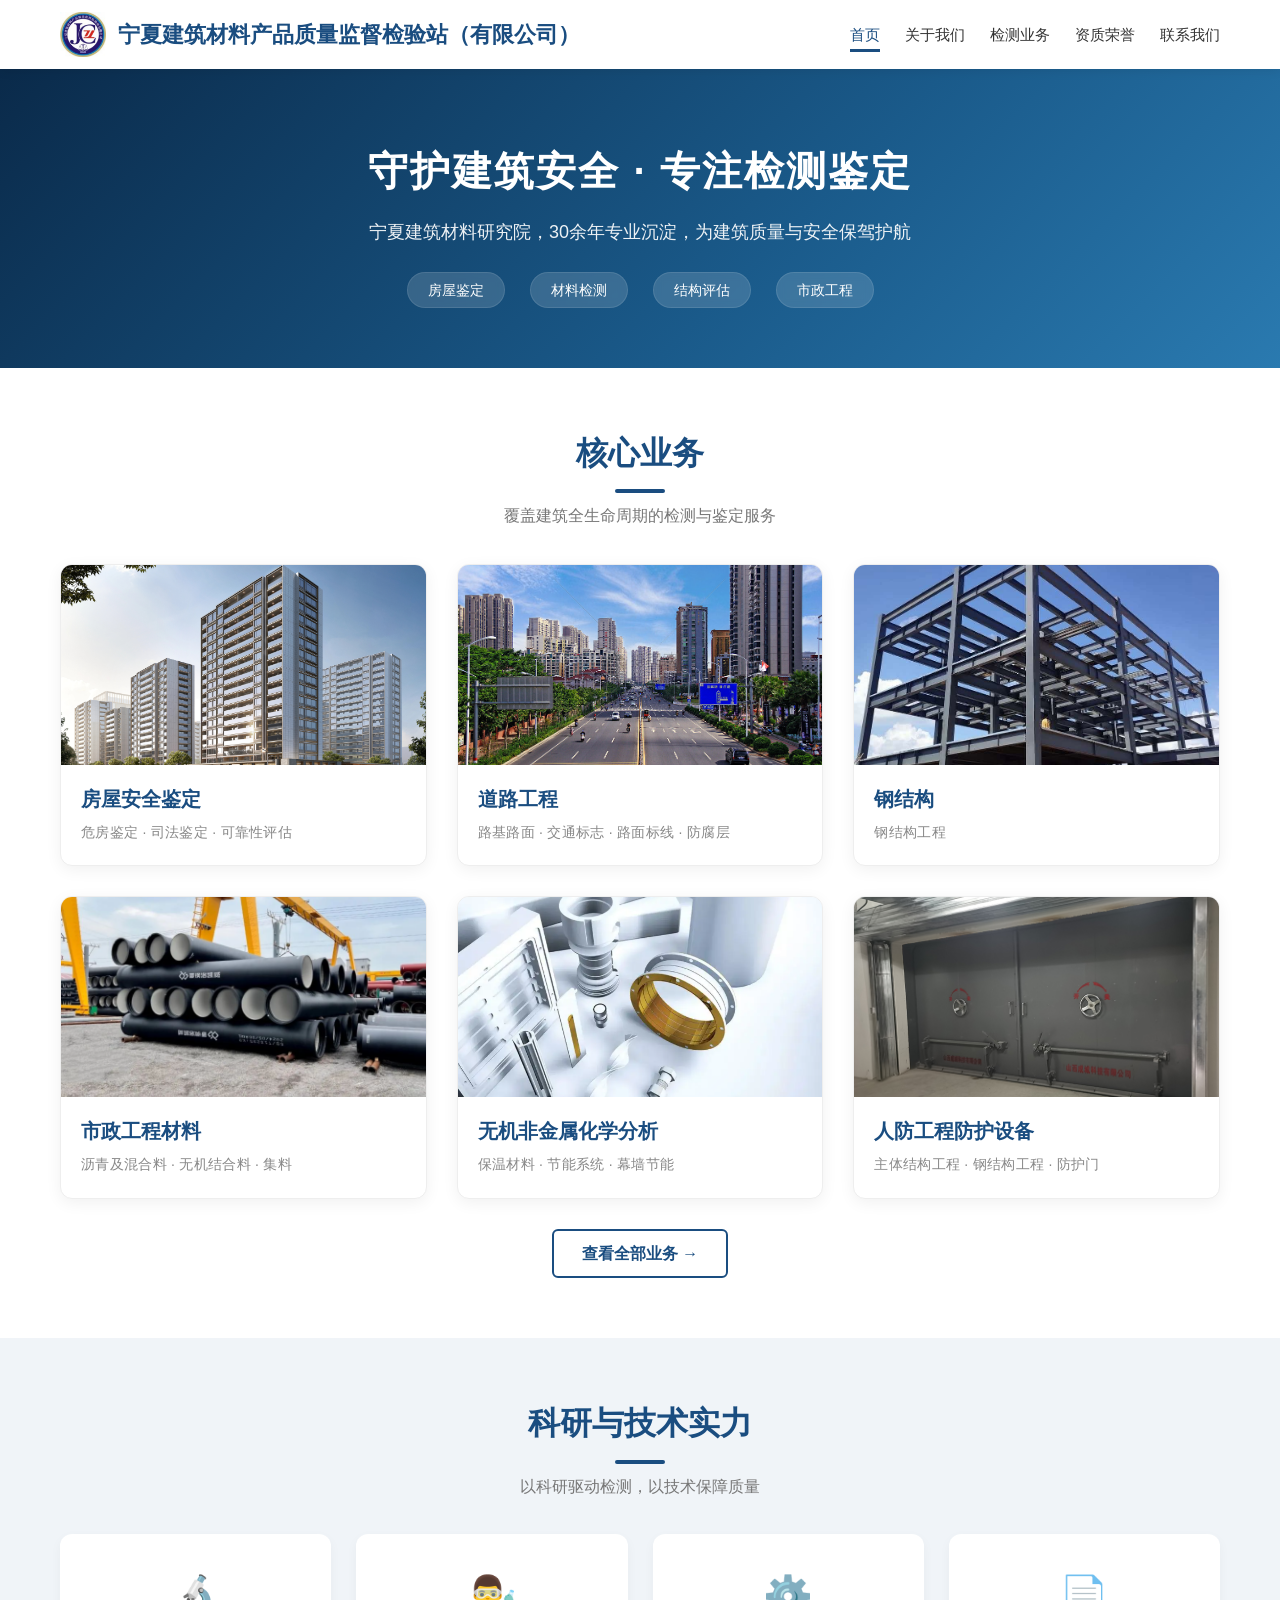
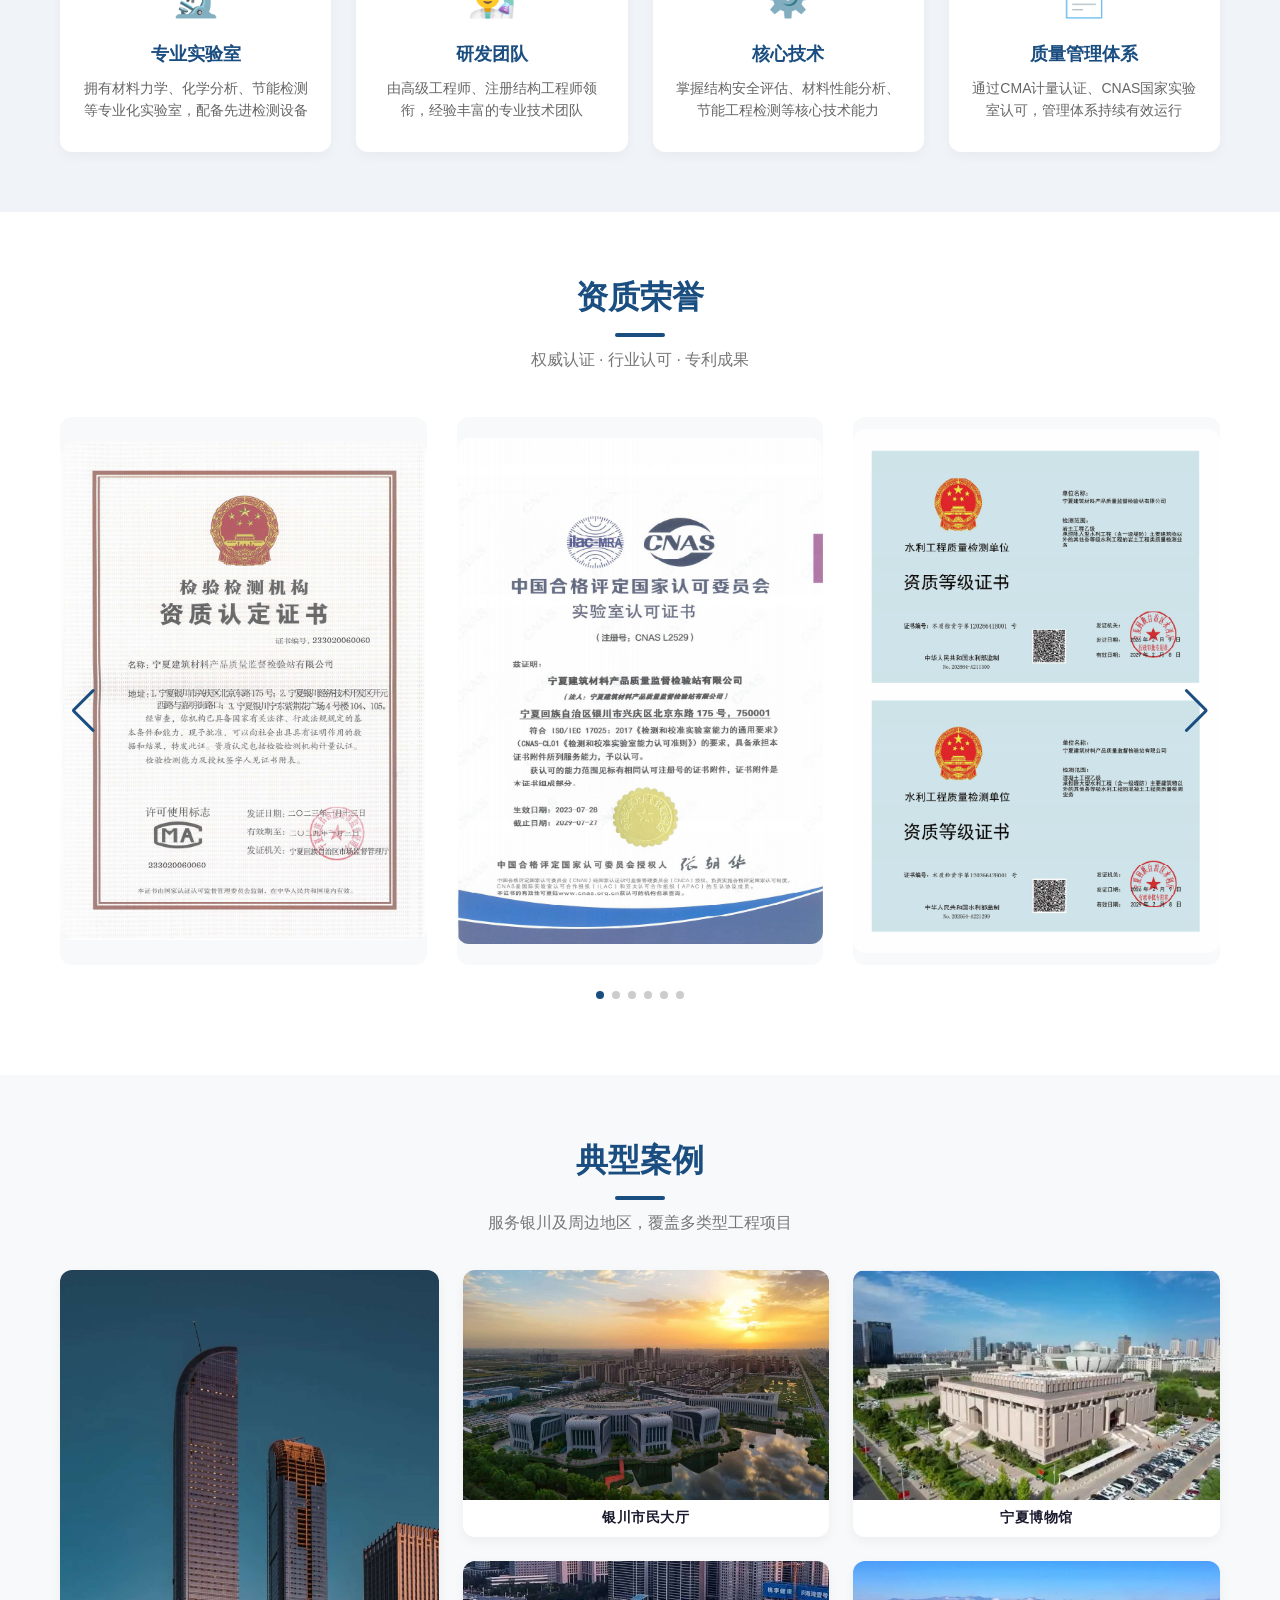
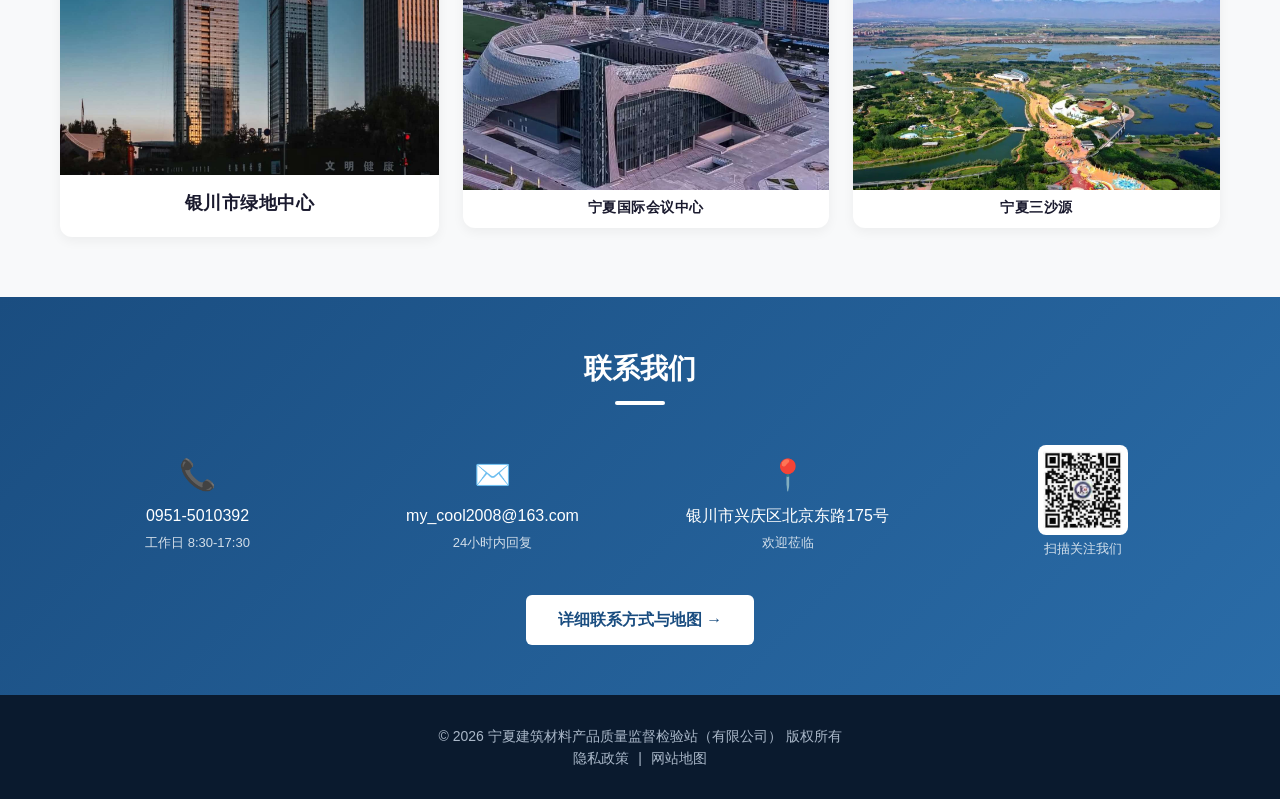
==== commit b645bf2c: "更新：修改了公司名称以及团队照片" ====
--- a/index.html
+++ b/index.html
@@ -3,7 +3,7 @@
 <head>
     <meta charset="UTF-8">
     <meta name="viewport" content="width=device-width, initial-scale=1.0">
-    <title>宁夏建筑材料研究院（有限公司）- 专业建筑检测鉴定机构</title>
+    <title>宁夏建筑材料产品质量监督检验站（有限公司）- 专业建筑检测鉴定机构</title>
     <meta name="description" content="宁夏建筑材料研究院，专业从事房屋安全鉴定、建筑质量检测、市政工程材料检测、结构评估等业务。">
     
     <!-- ===== 引入 Swiper 轮播库（用于资质荣誉轮播） ===== -->
@@ -20,7 +20,7 @@
             <div class="logo">
                 <a href="index.html">
                     <img src="images/logo.jpg" class="logo-img">
-                    <span class="logo-text">宁夏建筑材料研究院（有限公司）</span>
+                    <span class="logo-text">宁夏建筑材料产品质量监督检验站（有限公司）</span>
                 </a>
             </div>
             <nav>
@@ -170,8 +170,8 @@
                 </div>
                 <div class="research-item">
                     <div class="research-icon">📄</div>
-                    <h3>标准编制</h3>
-                    <p>参与多项行业标准与地方标准的编制与修订工作</p>
+                    <h3>质量管理体系</h3>
+                    <p>通过CMA计量认证、CNAS国家实验室认可，管理体系持续有效运行</p>
                 </div>
             </div>
         </div>
@@ -288,13 +288,13 @@
             <!-- 电话 -->
             <div class="cta-item">
                 <span class="cta-icon">📞</span>
-                <p>0951-5043277</p>
+                <p>0951-5010392</p>
                 <small>工作日 8:30-17:30</small>
             </div>
             <!-- 邮箱 -->
             <div class="cta-item">
                 <span class="cta-icon">✉️</span>
-                <p>xxxxxxxx</p>
+                <p>my_cool2008@163.com</p>
                 <small>24小时内回复</small>
             </div>
             <!-- 地址 -->
@@ -320,7 +320,7 @@
     <!-- ============================================================ -->
     <footer>
         <div class="container">
-            <p>&copy; 2026 宁夏建筑材料研究院（有限公司） 版权所有</p>
+            <p>&copy; 2026 宁夏建筑材料产品质量监督检验站（有限公司） 版权所有</p>
             <p>
                 <a href="#">隐私政策</a> |
                 <a href="#">网站地图</a>
